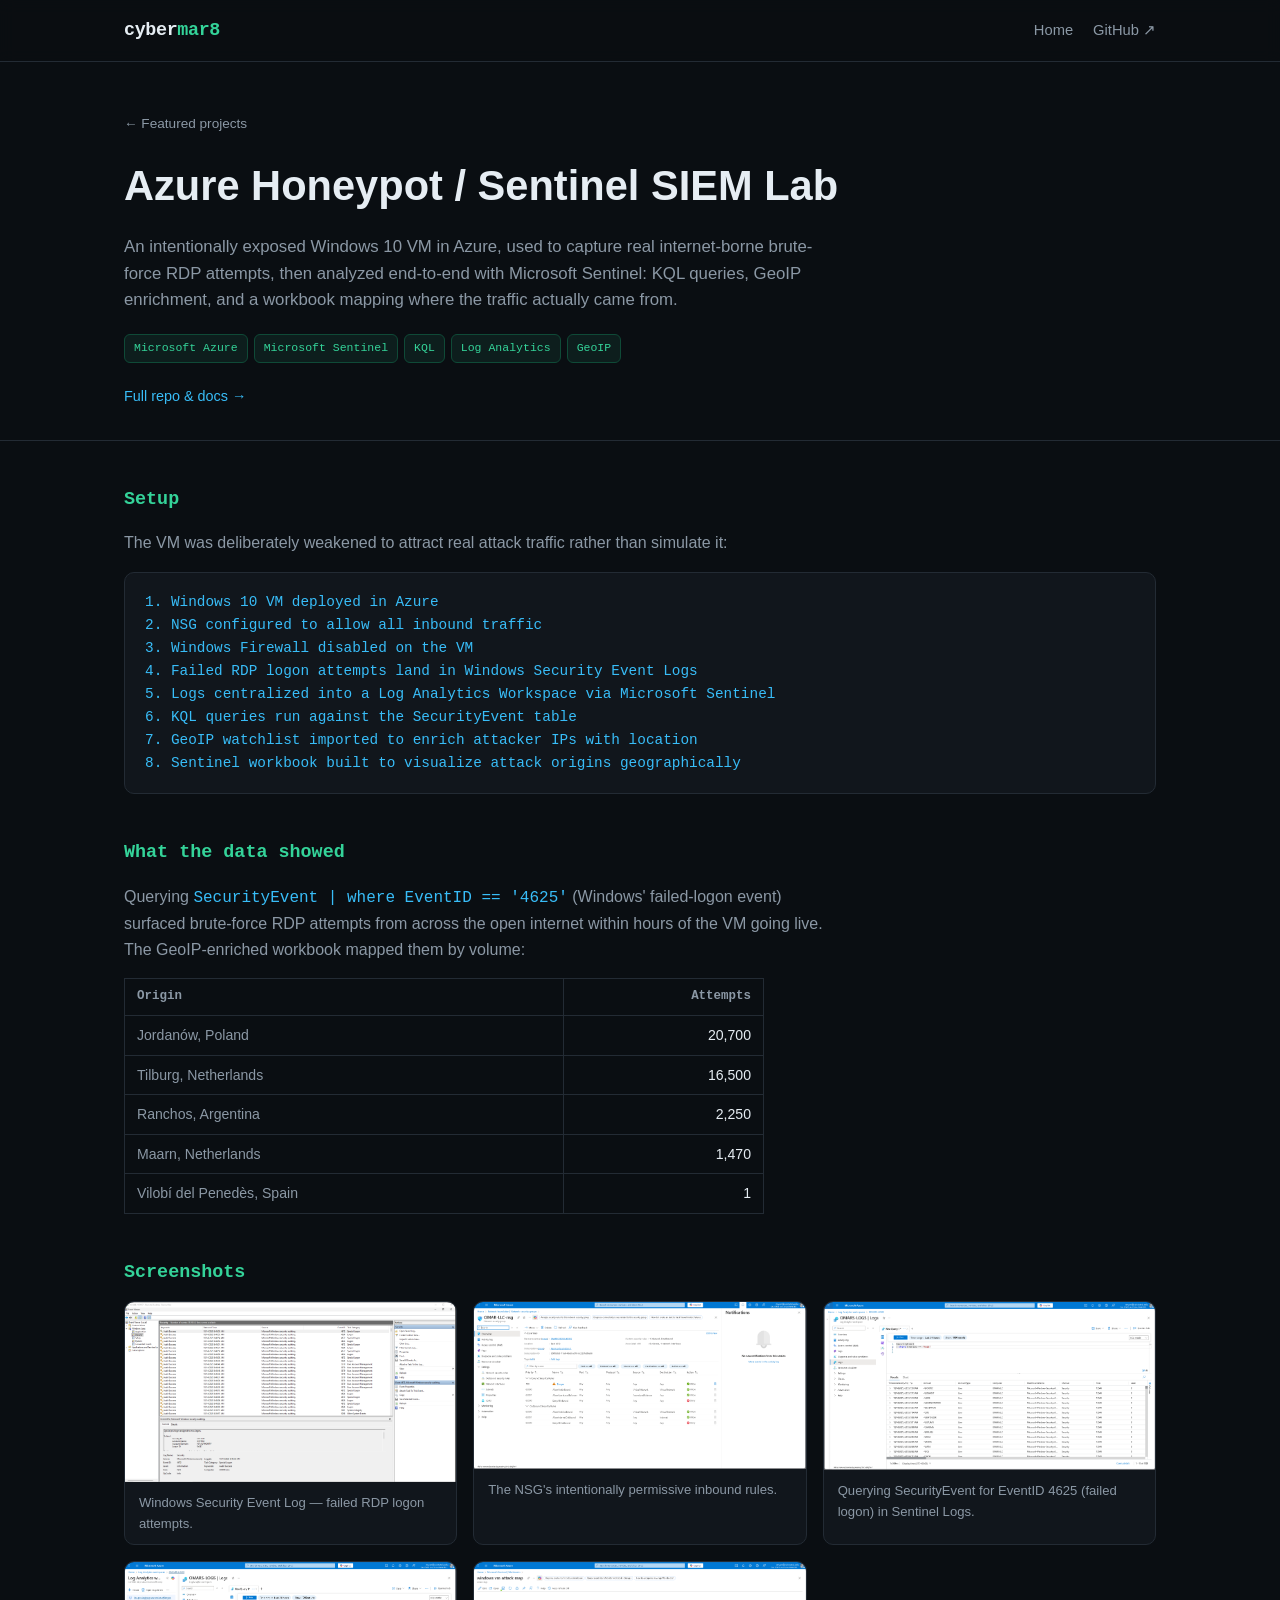
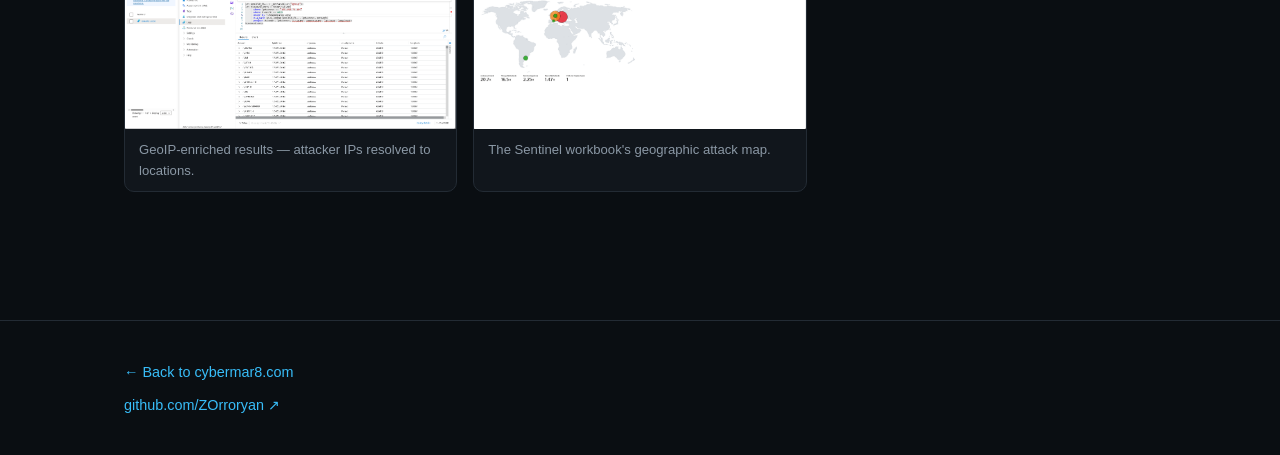
==== projects/azure-honeypot.html @ 54df9eb1 "Initial commit: cybermar8.com portfolio site Curated front-end to the GitHub portfolio: 5 featured p" ====
<!DOCTYPE html>
<html lang="en">
<head>
<meta charset="UTF-8" />
<meta name="viewport" content="width=device-width, initial-scale=1.0" />
<title>Azure Honeypot / Sentinel SIEM Lab — Omar Ryan</title>
<link rel="stylesheet" href="../styles.css" />
</head>
<body>

<header class="site">
  <div class="wrap">
    <div class="brand">cyber<span>mar8</span></div>
    <nav class="site-nav">
      <a href="../index.html">Home</a>
      <a href="https://github.com/ZOrroryan/Azure-Honeypot-SIEM-Lab" target="_blank" rel="noopener">GitHub ↗</a>
    </nav>
  </div>
</header>

<section class="detail-hero">
  <div class="wrap">
    <a class="back" href="../index.html#featured">← Featured projects</a>
    <h1>Azure Honeypot / Sentinel SIEM Lab</h1>
    <p class="summary">
      An intentionally exposed Windows 10 VM in Azure, used to capture real internet-borne brute-force
      RDP attempts, then analyzed end-to-end with Microsoft Sentinel: KQL queries, GeoIP enrichment,
      and a workbook mapping where the traffic actually came from.
    </p>
    <div class="tags">
      <span class="tag accent">Microsoft Azure</span><span class="tag accent">Microsoft Sentinel</span>
      <span class="tag accent">KQL</span><span class="tag accent">Log Analytics</span><span class="tag accent">GeoIP</span>
    </div>
    <div class="meta-links">
      <a href="https://github.com/ZOrroryan/Azure-Honeypot-SIEM-Lab" target="_blank" rel="noopener">Full repo &amp; docs →</a>
    </div>
  </div>
</section>

<div class="detail-body">
  <div class="wrap">

    <section>
      <h2>Setup</h2>
      <p>The VM was deliberately weakened to attract real attack traffic rather than simulate it:</p>
      <div class="flow">1. Windows 10 VM deployed in Azure
2. NSG configured to allow all inbound traffic
3. Windows Firewall disabled on the VM
4. Failed RDP logon attempts land in Windows Security Event Logs
5. Logs centralized into a Log Analytics Workspace via Microsoft Sentinel
6. KQL queries run against the SecurityEvent table
7. GeoIP watchlist imported to enrich attacker IPs with location
8. Sentinel workbook built to visualize attack origins geographically</div>
    </section>

    <section>
      <h2>What the data showed</h2>
      <p>Querying <code style="font-family: var(--mono); color: var(--accent-2);">SecurityEvent | where EventID == '4625'</code> (Windows' failed-logon event) surfaced brute-force RDP attempts from across the open internet within hours of the VM going live. The GeoIP-enriched workbook mapped them by volume:</p>
      <table class="stat-table">
        <tr><th>Origin</th><th>Attempts</th></tr>
        <tr><td>Jordanów, Poland</td><td>20,700</td></tr>
        <tr><td>Tilburg, Netherlands</td><td>16,500</td></tr>
        <tr><td>Ranchos, Argentina</td><td>2,250</td></tr>
        <tr><td>Maarn, Netherlands</td><td>1,470</td></tr>
        <tr><td>Vilobí del Penedès, Spain</td><td>1</td></tr>
      </table>
    </section>

    <section>
      <h2>Screenshots</h2>
      <div class="shot-grid">
        <div class="shot">
          <img src="../images/azure-honeypot/event-logs.png" alt="Windows Security Event Viewer showing failed RDP logon attempts" />
          <div class="cap">Windows Security Event Log — failed RDP logon attempts.</div>
        </div>
        <div class="shot">
          <img src="../images/azure-honeypot/nsg-rules.png" alt="Azure Network Security Group allow-all inbound rules" />
          <div class="cap">The NSG's intentionally permissive inbound rules.</div>
        </div>
        <div class="shot">
          <img src="../images/azure-honeypot/kql-query.png" alt="KQL query against SecurityEvent for EventID 4625" />
          <div class="cap">Querying SecurityEvent for EventID 4625 (failed logon) in Sentinel Logs.</div>
        </div>
        <div class="shot">
          <img src="../images/azure-honeypot/geoip-query.png" alt="GeoIP-enriched query results" />
          <div class="cap">GeoIP-enriched results — attacker IPs resolved to locations.</div>
        </div>
        <div class="shot">
          <img src="../images/azure-honeypot/attack-map.png" alt="Sentinel workbook attack map" />
          <div class="cap">The Sentinel workbook's geographic attack map.</div>
        </div>
      </div>
    </section>

  </div>
</div>

<footer class="site">
  <div class="wrap">
    <div><a href="../index.html">← Back to cybermar8.com</a></div>
    <div class="links">
      <a href="https://github.com/ZOrroryan" target="_blank" rel="noopener">github.com/ZOrroryan ↗</a>
    </div>
  </div>
</footer>

</body>
</html>
---- styles.css ----
:root {
  --bg: #0a0e12;
  --bg-raised: #11161c;
  --bg-card: #141a21;
  --border: #232b34;
  --text: #e6edf3;
  --text-dim: #8b98a5;
  --accent: #34d399;
  --accent-dim: #0f4a37;
  --accent-2: #38bdf8;
  --warn: #f0b429;
  --mono: ui-monospace, "Cascadia Code", "Fira Code", "SFMono-Regular", Menlo, Consolas, monospace;
  --sans: -apple-system, BlinkMacSystemFont, "Segoe UI", Roboto, Helvetica, Arial, sans-serif;
}

* { box-sizing: border-box; }

html { scroll-behavior: smooth; }

body {
  margin: 0;
  background: var(--bg);
  color: var(--text);
  font-family: var(--sans);
  line-height: 1.6;
}

a { color: var(--accent-2); text-decoration: none; }
a:hover { text-decoration: underline; }

img { max-width: 100%; display: block; border-radius: 10px; }

.wrap {
  max-width: 1080px;
  margin: 0 auto;
  padding: 0 24px;
}

/* ---- Header / nav ---- */
header.site {
  border-bottom: 1px solid var(--border);
  position: sticky;
  top: 0;
  background: rgba(10, 14, 18, 0.9);
  backdrop-filter: blur(8px);
  z-index: 10;
}

header.site .wrap {
  display: flex;
  align-items: center;
  justify-content: space-between;
  padding-top: 16px;
  padding-bottom: 16px;
}

.brand {
  font-family: var(--mono);
  font-weight: 700;
  font-size: 1.15rem;
  color: var(--text);
  letter-spacing: -0.02em;
}
.brand span { color: var(--accent); }

nav.site-nav { display: flex; gap: 20px; font-size: 0.92rem; }
nav.site-nav a { color: var(--text-dim); }
nav.site-nav a:hover { color: var(--text); text-decoration: none; }

/* ---- Hero ---- */
.hero { padding: 72px 0 56px; }
.hero .kicker {
  font-family: var(--mono);
  color: var(--accent);
  font-size: 0.85rem;
  letter-spacing: 0.08em;
  text-transform: uppercase;
  margin-bottom: 16px;
}
.hero h1 {
  font-size: clamp(2rem, 5vw, 3.2rem);
  line-height: 1.1;
  margin: 0 0 20px;
  letter-spacing: -0.02em;
}
.hero p.lede {
  color: var(--text-dim);
  font-size: 1.1rem;
  max-width: 640px;
  margin: 0 0 28px;
}
.hero .disciplines {
  display: flex;
  flex-wrap: wrap;
  gap: 8px;
  margin-bottom: 32px;
}
.hero .cta { display: flex; gap: 12px; flex-wrap: wrap; }

.btn {
  display: inline-flex;
  align-items: center;
  gap: 8px;
  padding: 11px 20px;
  border-radius: 8px;
  font-size: 0.92rem;
  font-weight: 600;
  border: 1px solid var(--border);
}
.btn:hover { text-decoration: none; }
.btn.primary { background: var(--accent); color: #06251b; border-color: var(--accent); }
.btn.primary:hover { background: #2bc38d; }
.btn.ghost { background: transparent; color: var(--text); }
.btn.ghost:hover { border-color: var(--text-dim); }

/* ---- Tags ---- */
.tag {
  font-family: var(--mono);
  font-size: 0.72rem;
  padding: 4px 9px;
  border-radius: 6px;
  background: var(--bg-raised);
  border: 1px solid var(--border);
  color: var(--text-dim);
  white-space: nowrap;
}
.tag.accent { color: var(--accent); border-color: var(--accent-dim); background: rgba(52, 211, 153, 0.08); }

/* ---- Section headers ---- */
section.category { padding: 44px 0; border-top: 1px solid var(--border); }
section.category h2 {
  font-family: var(--mono);
  font-size: 1.4rem;
  margin: 0 0 6px;
}
section.category .category-desc {
  color: var(--text-dim);
  font-size: 0.95rem;
  margin: 0 0 24px;
  max-width: 640px;
}
.featured-ref {
  font-size: 0.85rem;
  color: var(--text-dim);
  margin-bottom: 18px;
}

/* ---- Featured cards (homepage) ---- */
h2.section-title {
  font-family: var(--mono);
  font-size: 1.1rem;
  color: var(--text-dim);
  letter-spacing: 0.06em;
  text-transform: uppercase;
  margin: 0 0 24px;
}

.featured-grid { display: grid; gap: 20px; }

.featured-card {
  display: grid;
  grid-template-columns: 1fr 1.3fr;
  gap: 0;
  background: var(--bg-card);
  border: 1px solid var(--border);
  border-radius: 14px;
  overflow: hidden;
  transition: border-color 0.15s;
}
.featured-card:hover { border-color: var(--accent-dim); }
.featured-card .thumb {
  background: var(--bg-raised);
  min-height: 220px;
  overflow: hidden;
}
.featured-card .thumb img { width: 100%; height: 100%; object-fit: cover; border-radius: 0; display: block; }
.featured-card .body { padding: 26px 28px; display: flex; flex-direction: column; }
.featured-card .num {
  font-family: var(--mono);
  color: var(--accent);
  font-size: 0.8rem;
  margin-bottom: 8px;
}
.featured-card h3 { margin: 0 0 10px; font-size: 1.35rem; }
.featured-card p { color: var(--text-dim); margin: 0 0 16px; font-size: 0.95rem; }
.featured-card .tags { display: flex; flex-wrap: wrap; gap: 6px; margin-bottom: 18px; }
.featured-card .links { display: flex; gap: 14px; margin-top: auto; font-size: 0.88rem; }

@media (max-width: 720px) {
  .featured-card { grid-template-columns: 1fr; }
  .featured-card .thumb { min-height: 160px; }
}

/* ---- Small project cards ---- */
.project-grid {
  display: grid;
  grid-template-columns: repeat(auto-fill, minmax(240px, 1fr));
  gap: 14px;
}
.project-card {
  background: var(--bg-card);
  border: 1px solid var(--border);
  border-radius: 10px;
  padding: 18px;
}
.project-card h4 { margin: 0 0 6px; font-size: 1rem; }
.project-card .skill { font-size: 0.82rem; color: var(--accent); font-family: var(--mono); margin-bottom: 8px; }
.project-card p { font-size: 0.85rem; color: var(--text-dim); margin: 0 0 12px; }
.project-card .tags { display: flex; flex-wrap: wrap; gap: 5px; margin-bottom: 12px; }
.project-card a.repo-link { font-size: 0.82rem; font-family: var(--mono); }

/* ---- Detail pages ---- */
.detail-hero { padding: 48px 0 32px; border-bottom: 1px solid var(--border); }
.detail-hero .back { font-size: 0.85rem; color: var(--text-dim); margin-bottom: 18px; display: inline-block; }
.detail-hero h1 { font-size: clamp(1.8rem, 4vw, 2.6rem); margin: 0 0 14px; }
.detail-hero .summary { color: var(--text-dim); font-size: 1.05rem; max-width: 720px; margin: 0 0 20px; }
.detail-hero .tags { display: flex; flex-wrap: wrap; gap: 6px; margin-bottom: 22px; }
.detail-hero .meta-links { display: flex; gap: 16px; font-size: 0.9rem; flex-wrap: wrap; }

.detail-body { padding: 44px 0; }
.detail-body section { margin-bottom: 44px; }
.detail-body h2 {
  font-family: var(--mono);
  font-size: 1.15rem;
  color: var(--accent);
  margin: 0 0 14px;
}
.detail-body p { color: var(--text-dim); max-width: 720px; }
.detail-body p strong { color: var(--text); }

.flow {
  font-family: var(--mono);
  font-size: 0.9rem;
  background: var(--bg-raised);
  border: 1px solid var(--border);
  border-radius: 10px;
  padding: 18px 20px;
  color: var(--accent-2);
  overflow-x: auto;
  white-space: pre;
  max-width: 100%;
}

.shot-grid { display: grid; grid-template-columns: repeat(auto-fit, minmax(280px, 1fr)); gap: 16px; }
.shot { background: var(--bg-raised); border: 1px solid var(--border); border-radius: 10px; overflow: hidden; }
.shot img { border-radius: 0; }
.shot .cap { padding: 10px 14px; font-size: 0.82rem; color: var(--text-dim); }

.specs { display: grid; grid-template-columns: repeat(auto-fit, minmax(220px, 1fr)); gap: 10px; }
.specs .spec { background: var(--bg-raised); border: 1px solid var(--border); border-radius: 8px; padding: 12px 14px; }
.specs .spec .k { font-size: 0.78rem; color: var(--text-dim); font-family: var(--mono); }
.specs .spec .v { font-size: 0.92rem; margin-top: 2px; }

.note {
  border-left: 3px solid var(--warn);
  background: rgba(240, 180, 41, 0.07);
  padding: 12px 16px;
  border-radius: 0 8px 8px 0;
  font-size: 0.88rem;
  color: var(--text-dim);
  max-width: 720px;
}
.note strong { color: var(--warn); }

table.stat-table { border-collapse: collapse; width: 100%; max-width: 640px; font-size: 0.88rem; }
table.stat-table th, table.stat-table td { border: 1px solid var(--border); padding: 8px 12px; text-align: right; }
table.stat-table th:first-child, table.stat-table td:first-child { text-align: left; color: var(--text-dim); }
table.stat-table th { font-family: var(--mono); color: var(--text-dim); font-weight: 600; font-size: 0.78rem; }

/* ---- Architecture diagram (IlmQuest, no screenshots) ---- */
.arch-diagram {
  display: flex;
  flex-wrap: wrap;
  gap: 10px;
  align-items: center;
}
.arch-node {
  font-family: var(--mono);
  font-size: 0.82rem;
  background: var(--bg-raised);
  border: 1px solid var(--border);
  border-radius: 8px;
  padding: 10px 14px;
  color: var(--text);
}
.arch-node.accent { border-color: var(--accent-dim); color: var(--accent); }
.arch-arrow { color: var(--text-dim); font-family: var(--mono); }

/* ---- Footer ---- */
footer.site {
  border-top: 1px solid var(--border);
  padding: 40px 0;
  margin-top: 40px;
  color: var(--text-dim);
  font-size: 0.9rem;
}
footer.site .links { display: flex; gap: 20px; margin-top: 10px; flex-wrap: wrap; }
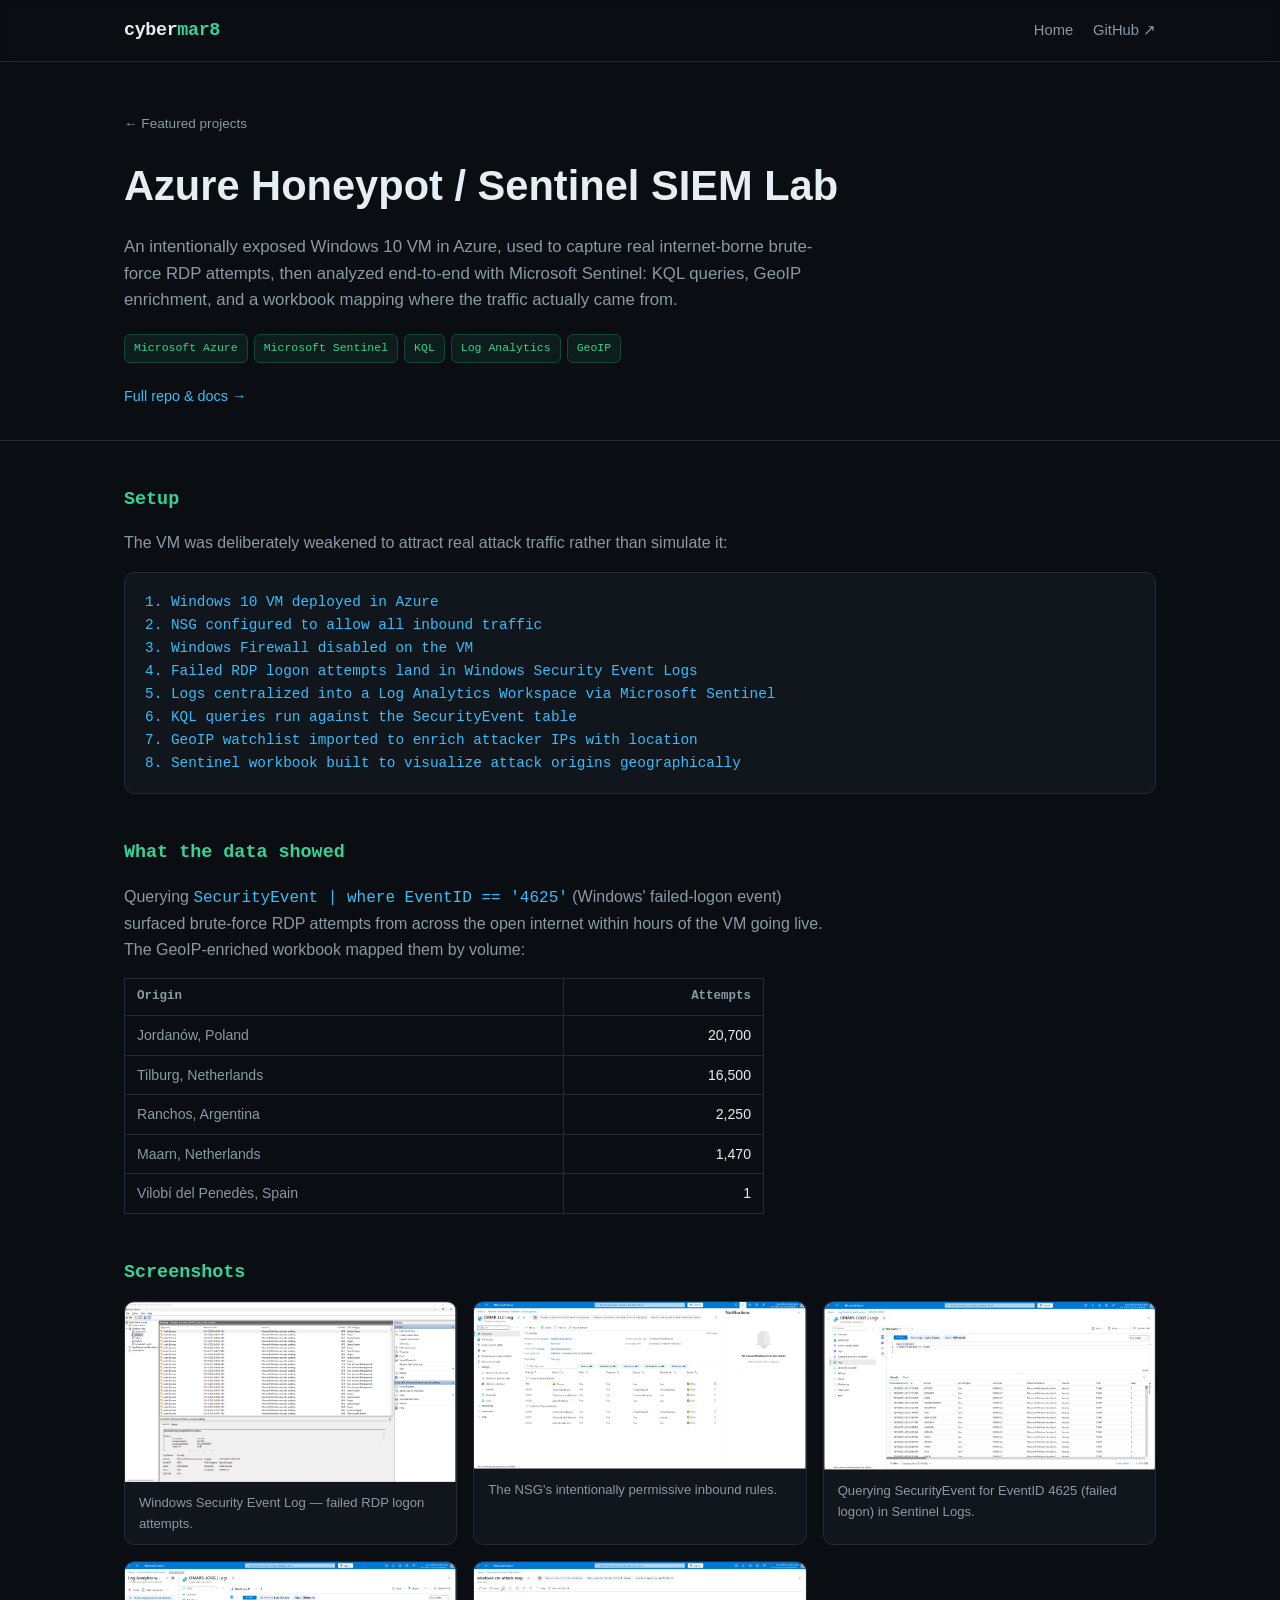
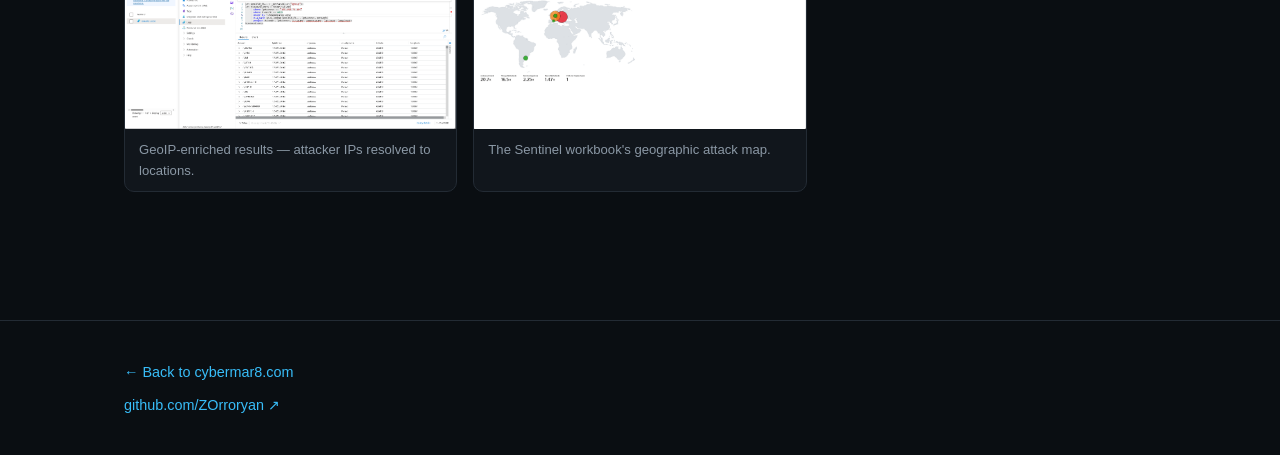
==== commit 8d3a3b7e: "Add matrix-style code rain background Subtle canvas animation behind all content (~20fps, low opacit" ====
--- a/projects/azure-honeypot.html
+++ b/projects/azure-honeypot.html
@@ -104,5 +104,6 @@
   </div>
 </footer>
 
+<script src="../background.js"></script>
 </body>
 </html>
--- a/styles.css
+++ b/styles.css
@@ -23,6 +23,15 @@
   color: var(--text);
   font-family: var(--sans);
   line-height: 1.6;
+  position: relative; /* stacking-context root so #bg-canvas (z-index:-1) sits between this background and normal content, not behind it */
+}
+
+#bg-canvas {
+  position: fixed;
+  inset: 0;
+  z-index: -1;
+  pointer-events: none;
+  display: block;
 }
 
 a { color: var(--accent-2); text-decoration: none; }
@@ -201,8 +210,11 @@
   background: var(--bg-card);
   border: 1px solid var(--border);
   border-radius: 10px;
-  padding: 18px;
-}
+  overflow: hidden;
+}
+.project-card .thumb { height: 130px; overflow: hidden; background: var(--bg-raised); }
+.project-card .thumb img { width: 100%; height: 100%; object-fit: cover; border-radius: 0; }
+.project-card .card-body { padding: 18px; }
 .project-card h4 { margin: 0 0 6px; font-size: 1rem; }
 .project-card .skill { font-size: 0.82rem; color: var(--accent); font-family: var(--mono); margin-bottom: 8px; }
 .project-card p { font-size: 0.85rem; color: var(--text-dim); margin: 0 0 12px; }
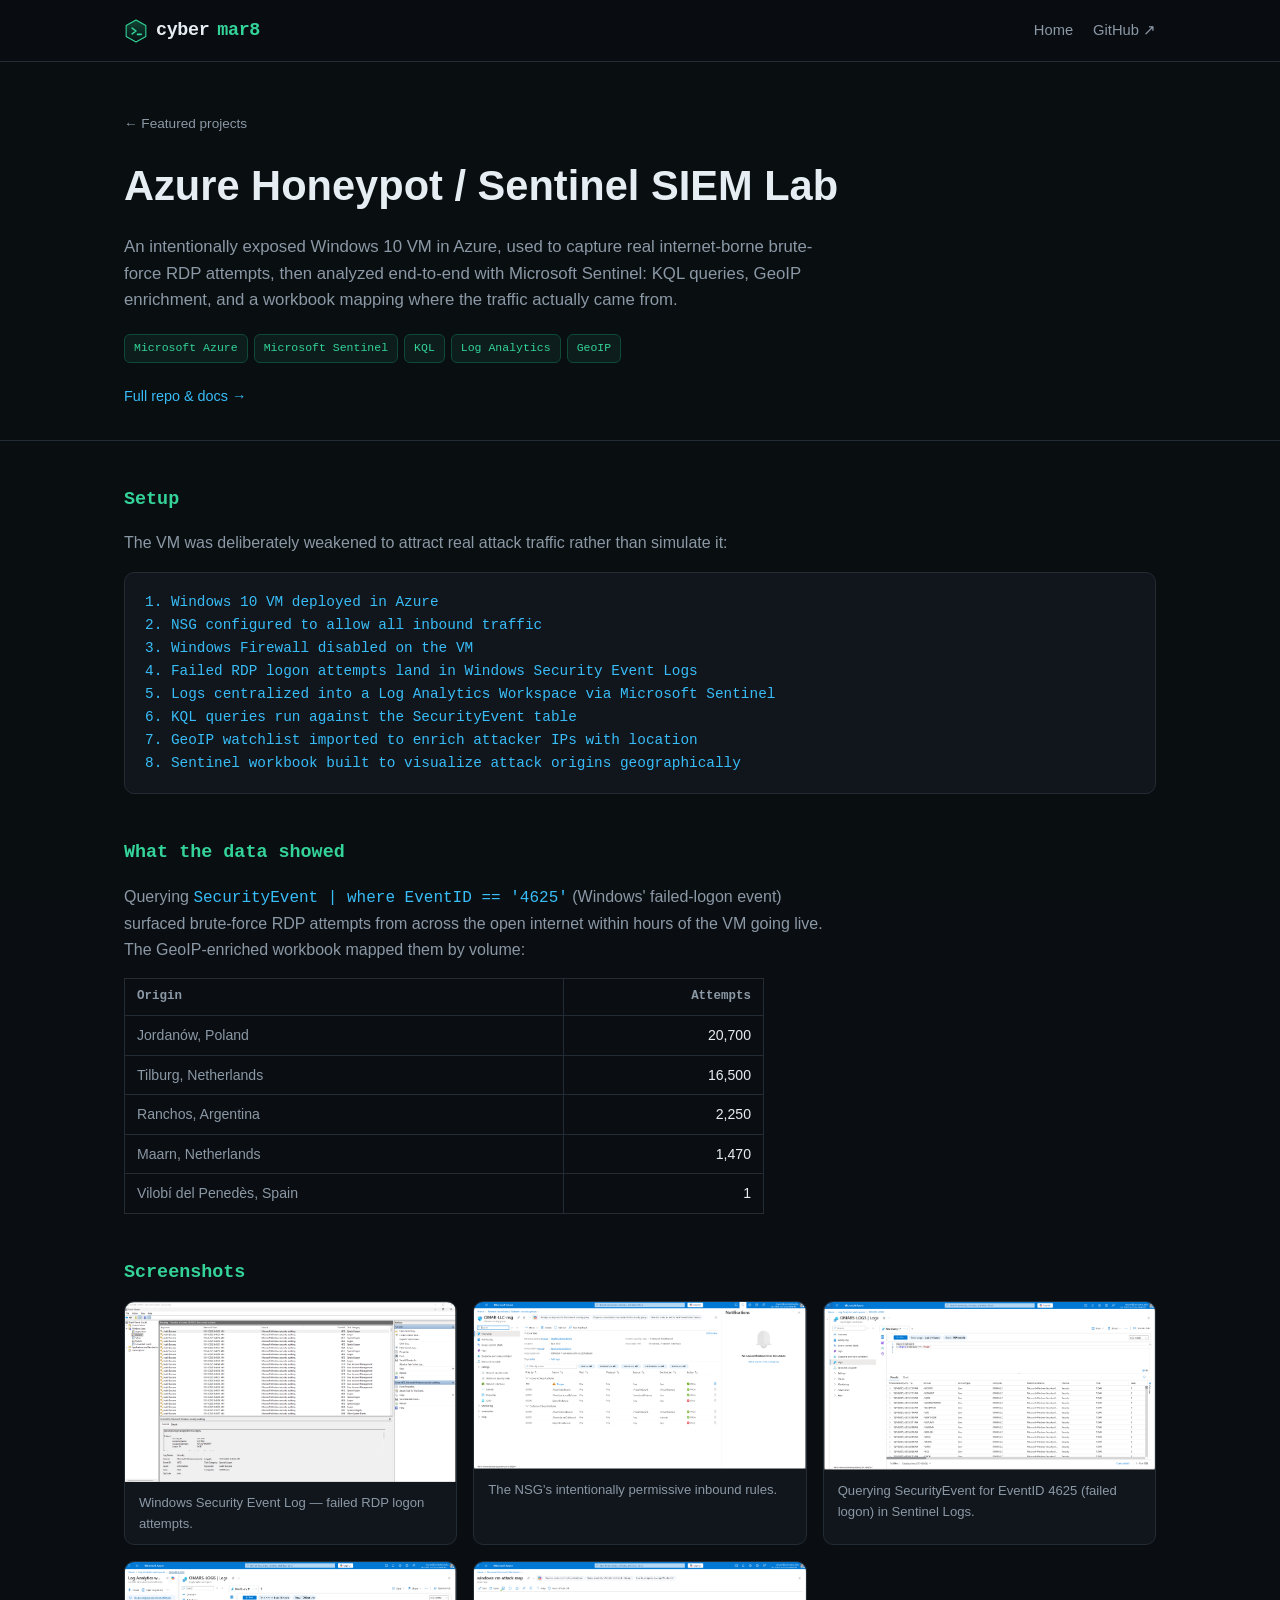
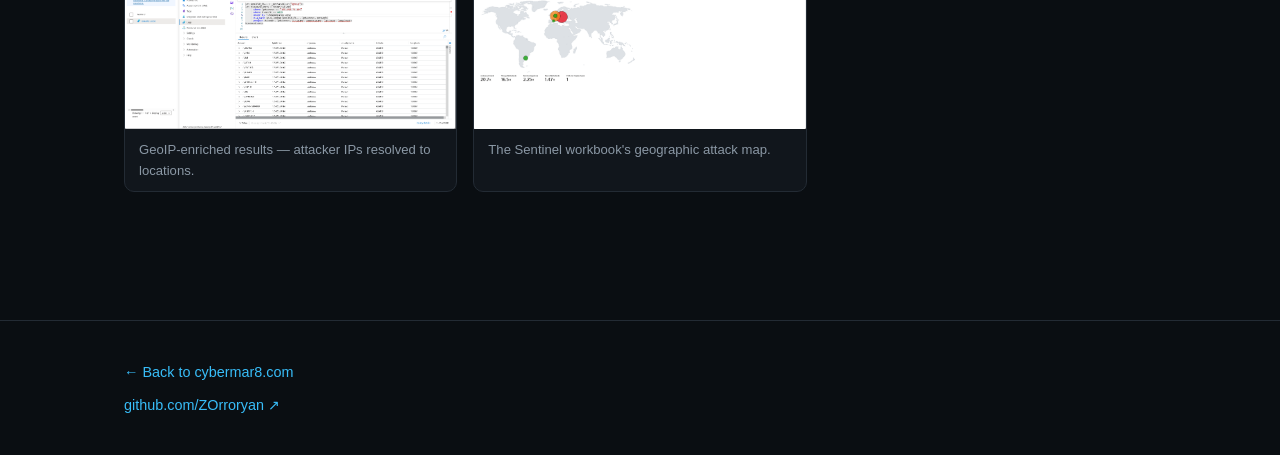
==== commit 51c7dbd6: "Add a logo: hexagon + terminal-prompt mark A network/node hexagon (ties to the VLAN/topology work) a" ====
--- a/projects/azure-honeypot.html
+++ b/projects/azure-honeypot.html
@@ -4,13 +4,16 @@
 <meta charset="UTF-8" />
 <meta name="viewport" content="width=device-width, initial-scale=1.0" />
 <title>Azure Honeypot / Sentinel SIEM Lab — Omar Ryan</title>
+<link rel="icon" href="../logo.svg" type="image/svg+xml" />
+<link rel="icon" href="../favicon-32.png" sizes="32x32" type="image/png" />
+<link rel="apple-touch-icon" href="../apple-touch-icon.png" />
 <link rel="stylesheet" href="../styles.css" />
 </head>
 <body>
 
 <header class="site">
   <div class="wrap">
-    <div class="brand">cyber<span>mar8</span></div>
+    <div class="brand"><img class="brand-icon" src="../logo.svg" alt="" />cyber<span>mar8</span></div>
     <nav class="site-nav">
       <a href="../index.html">Home</a>
       <a href="https://github.com/ZOrroryan/Azure-Honeypot-SIEM-Lab" target="_blank" rel="noopener">GitHub ↗</a>
--- a/styles.css
+++ b/styles.css
@@ -69,8 +69,12 @@
   font-size: 1.15rem;
   color: var(--text);
   letter-spacing: -0.02em;
+  display: inline-flex;
+  align-items: center;
+  gap: 8px;
 }
 .brand span { color: var(--accent); }
+.brand-icon { width: 24px; height: 24px; display: block; }
 
 nav.site-nav { display: flex; gap: 20px; font-size: 0.92rem; }
 nav.site-nav a { color: var(--text-dim); }
